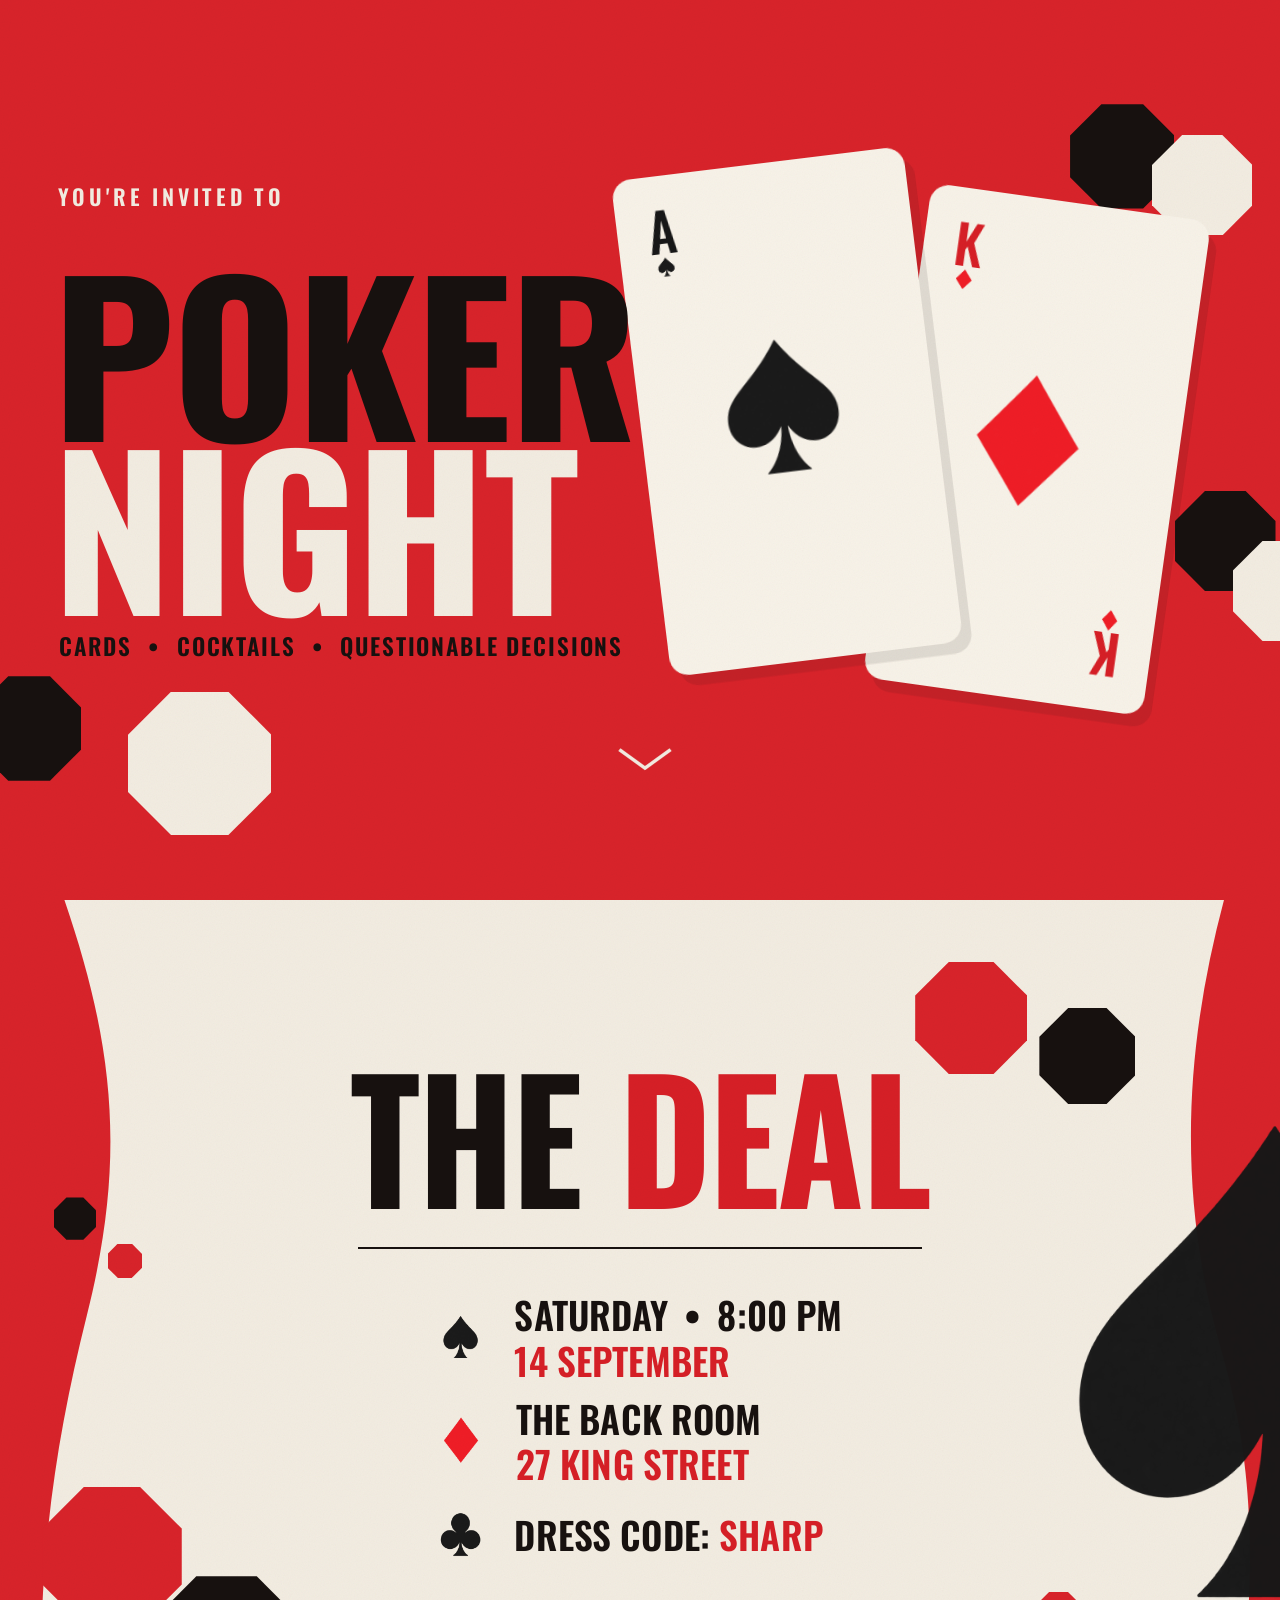
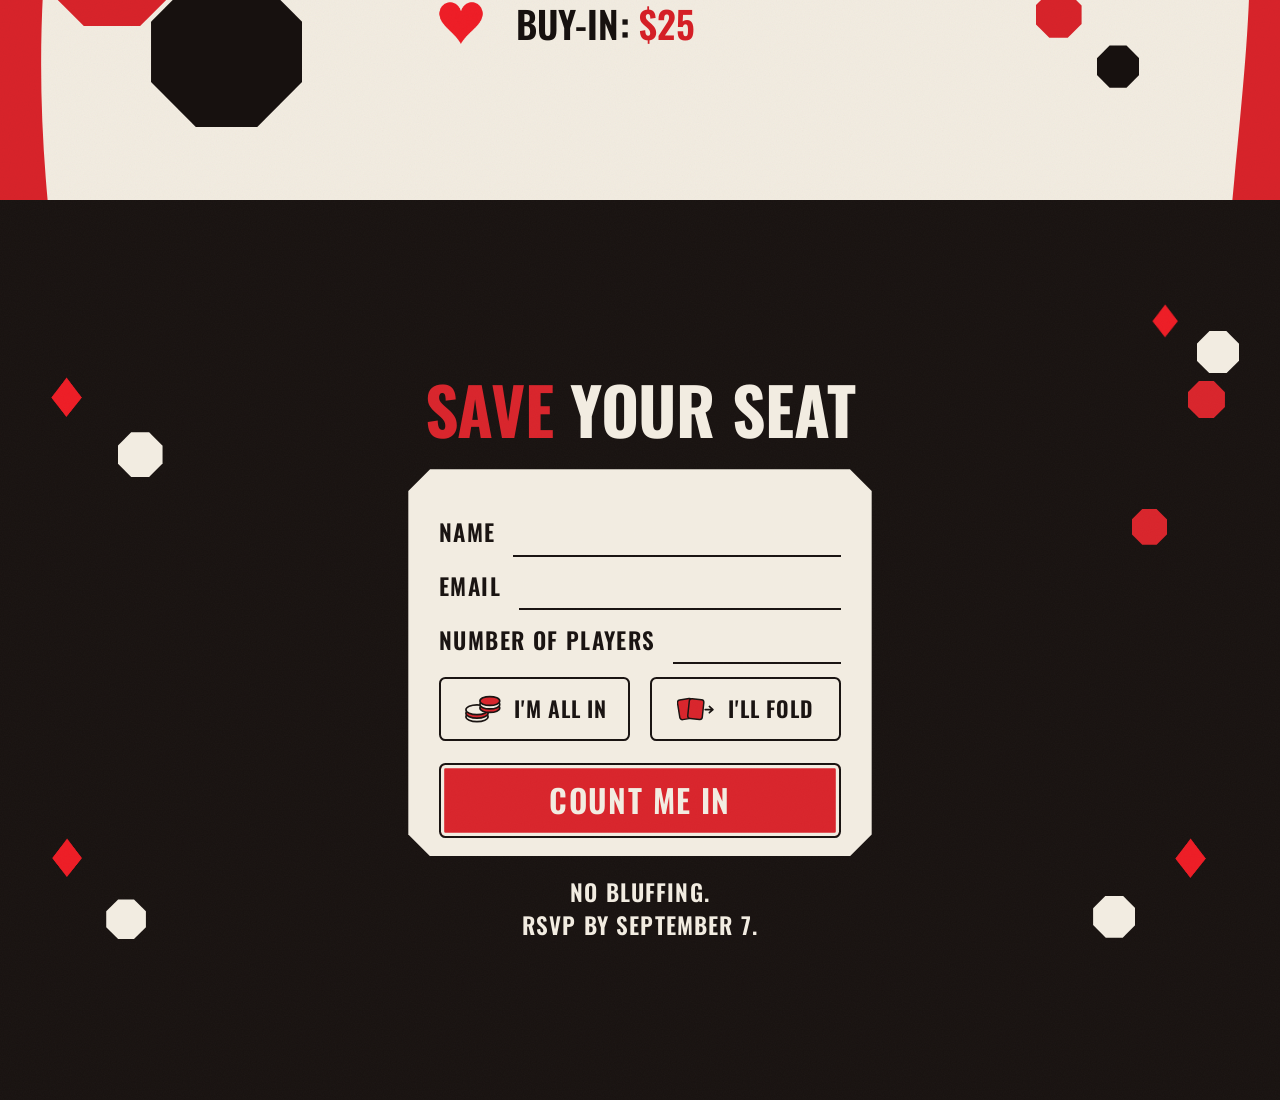
==== index.html @ dfa706ce "add" ====
<!DOCTYPE html>
<html lang="en">
<head>
<meta charset="UTF-8" />
<meta name="viewport" content="width=device-width, initial-scale=1" />
<title>Poker Night — You're Invited</title>
<link rel="preconnect" href="https://fonts.googleapis.com" />
<link rel="preconnect" href="https://fonts.gstatic.com" crossorigin />
<link href="https://fonts.googleapis.com/css2?family=Oswald:wght@400;500;600;700&display=swap" rel="stylesheet" />
<link rel="stylesheet" href="styles.css" />
</head>
<body>

<main class="spread">

  <!-- ============ PANEL 1 — RED ============ -->
  <section class="panel panel--red" id="panel-1">
    <div class="scatter" aria-hidden="true">
      <span class="chip chip--black" style="--x: 8vw;  --y: 14vh; --s: 5.2vh;"></span>
      <span class="chip chip--cream" style="--x: 12vw; --y: 20vh; --s: 4.4vh;"></span>
      <span class="chip chip--black" style="--x: 84vw; --y: 62vh; --s: 5vh;"></span>
      <span class="chip chip--cream" style="--x: 88vw; --y: 68vh; --s: 4.2vh;"></span>
      <span class="chip chip--cream" style="--x: 16vw; --y: 78vh; --s: 3.6vh;"></span>
      <span class="chip chip--black" style="--x: 79vw; --y: 16vh; --s: 3.4vh;"></span>
    </div>
    <div class="panel__stage">
      <span class="chip chip--black p1-chip-a"></span>
      <span class="chip chip--cream p1-chip-b"></span>
      <span class="chip chip--black p1-chip-c"></span>
      <span class="chip chip--cream p1-chip-d"></span>
      <span class="chip chip--black p1-chip-e"></span>
      <span class="chip chip--cream p1-chip-f"></span>
      <span class="chip chip--black p1-chip-g"></span>
      <span class="chip chip--cream p1-chip-h"></span>
      <span class="chip chip--black p1-chip-i"></span>

      <p class="eyebrow">You're invited to</p>

      <div class="cards">
        <div class="card card--ace">
          <span class="card__corner">
            <span class="card__rank">A</span>
            <img class="card__mini" src="assets/spade-solid.png" alt="" />
          </span>
          <img class="card__pip" src="assets/spade-solid.png" alt="Ace of spades" />
        </div>
        <div class="card card--king">
          <span class="card__corner">
            <span class="card__rank card__rank--red">K</span>
            <img class="card__mini" src="assets/diamond-solid.png" alt="" />
          </span>
          <img class="card__pip" src="assets/diamond-solid.png" alt="King of diamonds" />
          <span class="card__corner card__corner--flip">
            <span class="card__rank card__rank--red">K</span>
            <img class="card__mini" src="assets/diamond-solid.png" alt="" />
          </span>
        </div>
      </div>

      <h1 class="title">
        <span class="title__line title__line--dark">Poker</span>
        <span class="title__line title__line--light">Night</span>
      </h1>

      <p class="tagline">Cards <i>&bull;</i> Cocktails <i>&bull;</i> Questionable Decisions</p>

      <button class="scroll-cue" type="button" aria-label="Scroll to the details">
        <svg viewBox="0 0 40 18" aria-hidden="true"><path d="M2 2 L20 15 L38 2" /></svg>
      </button>
    </div>
  </section>

  <!-- ============ PANEL 2 — CREAM ============ -->
  <section class="panel panel--cream" id="panel-2">
    <div class="scatter" aria-hidden="true">
      <span class="chip chip--black" style="--x: 6vw;  --y: 26vh; --s: 4.6vh;"></span>
      <span class="chip chip--red"   style="--x: 10vw; --y: 32vh; --s: 3.8vh;"></span>
      <span class="chip chip--red"   style="--x: 87vw; --y: 70vh; --s: 4.6vh;"></span>
      <span class="chip chip--black" style="--x: 91vw; --y: 76vh; --s: 3.8vh;"></span>
    </div>
    <div class="panel__stage">
      <svg class="panel__shape" viewBox="0 0 457 1040" preserveAspectRatio="none" aria-hidden="true">
        <path d="M23,0 C41,170 45,300 31,480 C17,660 11,830 17,1040 L440,1040 C446,830 452,700 436,520 C420,340 423,170 437,0 Z" />
      </svg>

      <div class="panel__inner">
        <img class="deco-spade" src="assets/spade-solid.png" alt="" />

        <span class="chip chip--black p2-chip-a"></span>
        <span class="chip chip--cream p2-chip-b"></span>
        <span class="chip chip--red p2-chip-c"></span>
        <span class="chip chip--black p2-chip-d"></span>
        <span class="chip chip--cream p2-chip-e"></span>
        <span class="chip chip--red p2-chip-f"></span>
        <span class="chip chip--red p2-chip-g"></span>
        <span class="chip chip--black p2-chip-h"></span>

        <h2 class="deal-title">The <span>Deal</span></h2>
        <hr class="rule" />

        <ul class="deal">
          <li class="deal__row">
            <img class="deal__suit" src="assets/spade-solid.png" alt="" />
            <p class="deal__text">Saturday <i>&bull;</i> 8:00 PM<br /><em>14 September</em></p>
          </li>
          <li class="deal__row">
            <img class="deal__suit" src="assets/diamond-solid.png" alt="" />
            <p class="deal__text">The Back Room<br /><em>27 King Street</em></p>
          </li>
          <li class="deal__row">
            <img class="deal__suit" src="assets/club-solid.png" alt="" />
            <p class="deal__text">Dress code: <em>Sharp</em></p>
          </li>
          <li class="deal__row">
            <img class="deal__suit" src="assets/heart-solid.png" alt="" />
            <p class="deal__text">Buy-in: <em>$25</em></p>
          </li>
        </ul>
      </div>
    </div>
  </section>

  <!-- ============ PANEL 3 — BLACK ============ -->
  <section class="panel panel--black" id="panel-3">
    <div class="scatter" aria-hidden="true">
      <img class="scatter__diamond" src="assets/diamond-solid.png" alt="" style="--x: 9vw;  --y: 20vh; --s: 7vh;" />
      <span class="chip chip--cream" style="--x: 14vw; --y: 28vh; --s: 4vh;"></span>
      <span class="chip chip--red"   style="--x: 85vw; --y: 30vh; --s: 4.4vh;"></span>
      <img class="scatter__diamond" src="assets/diamond-solid.png" alt="" style="--x: 88vw; --y: 72vh; --s: 6.4vh;" />
      <span class="chip chip--cream" style="--x: 83vw; --y: 79vh; --s: 3.6vh;"></span>
    </div>
    <div class="panel__stage">
      <img class="deco-diamond deco-diamond--top" src="assets/diamond-solid.png" alt="" />
      <span class="chip chip--cream p3-chip-a"></span>
      <span class="chip chip--red p3-chip-b"></span>
      <img class="deco-diamond deco-diamond--bottom" src="assets/diamond-solid.png" alt="" />
      <span class="chip chip--cream p3-chip-c"></span>
      <img class="deco-diamond deco-diamond--alt-a" src="assets/diamond-solid.png" alt="" />
      <img class="deco-diamond deco-diamond--alt-b" src="assets/diamond-solid.png" alt="" />
      <span class="chip chip--red p3-chip-d"></span>
      <span class="chip chip--cream p3-chip-e"></span>
      <span class="chip chip--cream p3-chip-f"></span>

      <h2 class="rsvp-title"><span>Save</span> your seat</h2>

      <form class="form" id="rsvp-form" novalidate>
        <label class="field">
          <span class="field__label">Name</span>
          <input class="field__input" type="text" name="name" autocomplete="name" required />
        </label>
        <label class="field">
          <span class="field__label">Email</span>
          <input class="field__input" type="email" name="email" autocomplete="email" required />
        </label>
        <label class="field">
          <span class="field__label">Number of players</span>
          <input class="field__input" type="number" name="players" min="1" max="10" step="1" value="" />
        </label>

        <div class="choices" role="radiogroup" aria-label="Are you in?">
          <button class="choice" type="button" role="radio" aria-checked="false" data-value="all-in">
            <svg class="choice__icon" viewBox="0 0 34 26" aria-hidden="true">
              <ellipse class="s-c" cx="12" cy="19.5" rx="9.5" ry="4.2" />
              <ellipse class="s-r" cx="12" cy="16.5" rx="9.5" ry="4.2" />
              <ellipse class="s-c" cx="12" cy="13.5" rx="9.5" ry="4.2" />
              <ellipse class="s-r" cx="23" cy="12" rx="8.5" ry="3.8" />
              <ellipse class="s-c" cx="23" cy="9" rx="8.5" ry="3.8" />
              <ellipse class="s-r" cx="23" cy="6" rx="8.5" ry="3.8" />
            </svg>
            <span>I'm all in</span>
          </button>
          <button class="choice" type="button" role="radio" aria-checked="false" data-value="fold">
            <svg class="choice__icon" viewBox="0 0 38 26" aria-hidden="true">
              <rect class="f-r" x="1.5" y="4" width="14" height="19" rx="2.5" transform="rotate(-9 8.5 13.5)" />
              <rect class="f-r" x="11" y="4" width="14" height="19" rx="2.5" transform="rotate(6 18 13.5)" />
              <path class="f-a" d="M27 14 h7 M31 11 l3.4 3 -3.4 3" />
            </svg>
            <span>I'll fold</span>
          </button>
        </div>

        <button class="submit" type="submit">Count me in</button>
      </form>

      <p class="form__note" id="form-note" role="status" aria-live="polite"></p>

      <p class="footnote">No bluffing.<br />RSVP by September 7.</p>
    </div>
  </section>

</main>

<script src="script.js"></script>
</body>
</html>
---- styles.css ----
/* ============================================================
   POKER NIGHT — three-panel invitation
   Every measurement is expressed in cqw (container-query width
   units) so each panel scales pixel-identically at any size.
   Reference artboard: 478 / 457 / 471 wide  ×  1043 tall.
   ============================================================ */

:root {
  --red:        #d8232a;
  --red-ink:    #d61f26;
  --red-pale:   #f0d6d3;
  --red-chip:   #ef3a33;   /* a lighter red, to read against the field */
  --cream:      #f2ece1;
  --cream-pure: #f7f2e8;
  --black:      #17110f;
  --ink:        #171717;
  --page:       #f0eae0;
  --grain:      url("data:image/svg+xml,%3Csvg xmlns='http://www.w3.org/2000/svg' width='140' height='140'%3E%3Cfilter id='n'%3E%3CfeTurbulence type='fractalNoise' baseFrequency='.85' numOctaves='3'/%3E%3C/filter%3E%3Crect width='140' height='140' filter='url(%23n)' opacity='.42'/%3E%3C/svg%3E");
}

* { box-sizing: border-box; }

html { -webkit-text-size-adjust: 100%; }

html {
  scroll-behavior: smooth;
  scroll-snap-type: y proximity;
}

body {
  margin: 0;
  padding: 0;
  background: var(--page);
  font-family: "Oswald", "Haettenschweiler", "Arial Narrow", system-ui, sans-serif;
  color: var(--ink);
}

img { max-width: 100%; display: block; }

/* ---------- layout — one continuous scrolling page ---------- */

.spread {
  width: 100%;
}

/* Each panel is a full-viewport section of the page. */
.panel {
  position: relative;
  width: 100%;
  min-height: 100svh;
  display: flex;
  justify-content: center;
  align-items: center;
  overflow: hidden;
  isolation: isolate;
  scroll-snap-align: start;
  scroll-snap-stop: always;
}

/* The artboard: keeps the original poster proportions, and is the
   container every cqw measurement below is resolved against. */
.panel__stage {
  container-type: inline-size;
  position: relative;
  height: 100svh;
  max-height: 100svh;
  width: min(100%, calc(100svh * 886 / 1772));
  aspect-ratio: 886 / 1772;
  flex: 0 0 auto;
}
.panel--cream .panel__stage { width: min(100%, calc(100svh * 457 / 1043)); aspect-ratio: 457 / 1043; }
.panel--black .panel__stage { width: min(100%, calc(100svh * 471 / 1043)); aspect-ratio: 471 / 1043; }

/* paper grain over every panel */
.panel::after {
  content: "";
  position: absolute;
  inset: 0;
  background-image: var(--grain);
  background-size: 140px 140px;
  mix-blend-mode: multiply;
  opacity: .13;
  pointer-events: none;
  z-index: 9;
}

.panel--red   { background: var(--red); }
.panel--cream { background: var(--red); }
.panel--black { background: var(--black); }
.panel--black::after { mix-blend-mode: screen; opacity: .07; }

/* ---------- full-bleed side-field confetti (wide screens) ---------- */

.scatter {
  position: absolute;
  inset: 0;
  z-index: 5;   /* above the cream ribbon, below the paper grain */
  pointer-events: none;
}
.scatter > * {
  position: absolute;
  left: var(--x);
  top: var(--y);
  width: var(--s);
  height: var(--s);
}
.scatter__diamond { height: auto; width: var(--s); }

/* Below this width the artboard already fills the screen —
   the extra confetti would collide with it. */
@media (max-width: 1100px) {
  .scatter { display: none; }
}

/* ---------- poker chips (octagons) ---------- */

.chip {
  position: absolute;
  display: block;
  aspect-ratio: 1;
  clip-path: polygon(30% 0%, 70% 0%, 100% 30%, 100% 70%, 70% 100%, 30% 100%, 0% 70%, 0% 30%);
  z-index: 1;
}
.chip--black { background: var(--black); }
.chip--cream { background: var(--cream); }
.chip--red   { background: var(--red); }

/* ============================================================
   PANEL 1 — RED
   ============================================================ */

.eyebrow {
  position: absolute;
  top: 20.3cqw;
  left: 0;
  right: 10.8cqw;   /* nudged clear of the corner chips */
  margin: 0;
  z-index: 4;
  color: var(--cream);
  font-size: 3.4cqw;
  text-align: center;
  font-weight: 600;
  line-height: 1;
  letter-spacing: .16em;
  text-transform: uppercase;
}

/* --- playing cards --- */

.cards {
  position: absolute;
  top: 0;
  left: 0;
  right: 0;
  height: 100%;
  z-index: 3;
}

.card {
  position: absolute;
  background: var(--cream-pure);
  border-radius: 2.3cqw;
  box-shadow: 1.4cqw 1.8cqw 0 rgba(23, 17, 15, .09);
  overflow: hidden;
}

/* The pair is spread far enough that each card keeps its centre
   pip in view — overlap any tighter and the ace's spade ends up
   half-hidden behind the king, which stops reading as a card. */
.card--ace  { top: 34cqw; left: 15cqw; width: 42cqw; height: 60cqw; transform: rotate(-4deg); z-index: 1; }
.card--king { top: 38cqw; left: 43cqw; width: 46cqw; height: 65cqw; transform: rotate( 6deg); z-index: 2; }

.card__corner {
  position: absolute;
  top: 4cqw;
  left: 3.6cqw;
  display: flex;
  flex-direction: column;
  align-items: center;
  gap: .6cqw;
  z-index: 2;
}
.card__corner--flip {
  top: auto; left: auto;
  bottom: 4cqw;
  right: 3.6cqw;
  transform: rotate(180deg);
}

.card__rank {
  font-size: 6.2cqw;
  font-weight: 500;
  line-height: .8;
  color: var(--ink);
}
.card__rank--red { color: var(--red-ink); }

.card__mini { width: 2.5cqw; }

.card__pip {
  position: absolute;
  top: 50%;
  left: 50%;
  width: 20cqw;
  transform: translate(-50%, -50%);
}
/* centred on their own card, as a real one is */
.card--ace  .card__pip { width: 13cqw; }
.card--king .card__pip { width: 15cqw; }

/* --- headline --- */

.title {
  position: absolute;
  left: 11.9cqw;
  bottom: 35cqw;
  margin: 0;
  z-index: 4;
  font-size: 29.8cqw;
  font-weight: 700;
  line-height: .8;
  letter-spacing: -.012em;
  text-transform: uppercase;
  transform: scaleX(1.05);
  transform-origin: left bottom;
}
.title__line { display: block; }
.title__line--dark  { color: var(--black); }
.title__line--light { color: var(--cream); }

.tagline {
  position: absolute;
  left: 11.9cqw;
  bottom: 25.6cqw;
  margin: 0;
  z-index: 4;
  color: var(--black);
  font-size: 3.2cqw;
  font-weight: 600;
  line-height: 1;
  letter-spacing: .075em;
  text-transform: uppercase;
}
.tagline i { font-style: normal; padding: 0 .35em; }

.scroll-cue {
  position: absolute;
  left: 50%;
  bottom: 13.8cqw;
  z-index: 4;
  width: 8.5cqw;
  padding: 0;
  transform: translateX(-50%);
  background: none;
  border: 0;
  cursor: pointer;
  line-height: 0;
  transition: transform .25s ease;
}
.scroll-cue:hover { transform: translateX(-50%) translateY(.7cqw); }
.scroll-cue svg { width: 100%; }
.scroll-cue path {
  fill: none;
  stroke: var(--cream);
  stroke-width: 3.2;
  stroke-linecap: square;
}

/* ============================================================
   PANEL 2 — CREAM
   ============================================================ */

.panel__shape {
  position: absolute;
  top: 0;
  bottom: 0;
  left: 50%;
  width: 100vw;
  height: 100%;
  transform: translateX(-50%);
  z-index: 0;
}
.panel__shape path { fill: var(--cream); }

.panel__inner {
  position: absolute;
  inset: 0;
  z-index: 2;
  padding: 42cqw 7cqw 0;
}

.deal-title {
  margin: 0;
  text-align: center;
  color: var(--black);
  font-size: 16.4cqw;
  font-weight: 700;
  line-height: .92;
  letter-spacing: -.015em;
  text-transform: uppercase;
  transform: scaleX(.95);
}
.deal-title span { color: var(--red-ink); }

.rule {
  width: 67cqw;
  margin: 6cqw auto 0;
  border: 0;
  border-top: .58cqw solid var(--black);
}

/* Breakpoint-specific decoration — see the blocks further down. */
.p1-chip-g,
.p1-chip-h,
.p1-chip-i,
.deco-spade,
.p2-chip-f,
.p2-chip-g,
.p2-chip-h,
.deco-diamond--alt-a,
.deco-diamond--alt-b,
.p3-chip-d,
.p3-chip-e,
.p3-chip-f { display: none; }

.deal {
  margin: 19cqw 0 0;
  padding: 0 0 0 3.5cqw;
  list-style: none;
}

.deal__row {
  display: flex;
  align-items: center;
  gap: 5.6cqw;
  margin-bottom: 10.4cqw;
}
.deal__row:nth-child(2) { margin-bottom: 15cqw; }
.deal__row:nth-child(3) { margin-bottom: 14.2cqw; }
.deal__row:last-child   { margin-bottom: 0; }

.deal__suit { flex: 0 0 auto; width: 8.8cqw; }
.deal__row:nth-child(2) .deal__suit { width: 9.8cqw; }
.deal__row:nth-child(3) .deal__suit { width: 10cqw; }
.deal__row:nth-child(4) .deal__suit { width: 10.4cqw; }

.deal__text {
  margin: 0;
  color: var(--black);
  font-size: 6.9cqw;
  font-weight: 600;
  line-height: 1.22;
  letter-spacing: .004em;
  text-transform: uppercase;
  white-space: nowrap;
}
.deal__text em { font-style: normal; color: var(--red-ink); }
.deal__text i  { font-style: normal; padding: 0 .18em; }

/* ============================================================
   PANEL 3 — BLACK
   ============================================================ */

.deco-diamond { position: absolute; z-index: 1; }
.deco-diamond--top    { top: 5cqw;   right: 23cqw; width: 16cqw; }
.deco-diamond--bottom { top: 179cqw; left: 21cqw;  width: 19cqw; }

.rsvp-title {
  position: absolute;
  top: 52cqw;
  left: 9.6cqw;
  right: 6cqw;
  margin: 0;
  z-index: 4;
  color: var(--cream);
  font-size: 10.4cqw;
  font-weight: 700;
  line-height: 1;
  letter-spacing: -.005em;
  text-transform: uppercase;
  transform: scaleX(.96);
  transform-origin: left center;
}
.rsvp-title span { color: var(--red); }

/* --- the form card --- */

.form {
  position: absolute;
  top: 66cqw;
  left: 9.6cqw;
  right: 10.8cqw;
  z-index: 4;
  padding: 10.6cqw 5.4cqw 6.4cqw;
  background: var(--cream);
  clip-path: polygon(
    0 3.2cqw, 3.2cqw 0,
    calc(100% - 3.2cqw) 0, 100% 3.2cqw,
    100% calc(100% - 3.2cqw), calc(100% - 3.2cqw) 100%,
    3.2cqw 100%, 0 calc(100% - 3.2cqw)
  );
}

.field {
  display: flex;
  align-items: baseline;
  gap: 2.2cqw;
  margin-bottom: 7.2cqw;
}

.field__label {
  flex: 0 0 auto;
  color: var(--black);
  font-size: 3.6cqw;
  font-weight: 600;
  line-height: 1;
  letter-spacing: .06em;
  text-transform: uppercase;
}

.field__input {
  flex: 1 1 auto;
  min-width: 0;
  padding: 0 .4cqw .8cqw;
  background: transparent;
  border: 0;
  border-bottom: .38cqw solid var(--black);
  color: var(--black);
  font-family: inherit;
  font-size: 3.6cqw;
  font-weight: 600;
  letter-spacing: .04em;
  text-transform: uppercase;
  outline: none;
}
.field__input:focus-visible,
.field__input[aria-invalid="true"] { border-bottom-color: var(--red); }
.field__input::-webkit-outer-spin-button,
.field__input::-webkit-inner-spin-button { -webkit-appearance: none; margin: 0; }
.field__input[type="number"] { -moz-appearance: textfield; }

/* --- all in / fold --- */

.choices {
  display: flex;
  gap: 3cqw;
  margin: 6.4cqw 0 4.6cqw;
}

.choice {
  flex: 1 1 0;
  display: flex;
  align-items: center;
  justify-content: center;
  gap: 1.8cqw;
  padding: 2.4cqw .8cqw;
  background: transparent;
  border: .38cqw solid var(--black);
  border-radius: 1.1cqw;
  color: var(--black);
  font-family: inherit;
  font-size: 3.4cqw;
  font-weight: 600;
  letter-spacing: .045em;
  line-height: 1;
  text-transform: uppercase;
  white-space: nowrap;
  cursor: pointer;
  transition: background .16s ease, color .16s ease;
}
.choice__icon { width: 6.4cqw; flex: 0 0 auto; }
.choice__icon .s-c { fill: var(--cream); stroke: var(--black); stroke-width: 1.4; }
.choice__icon .s-r { fill: var(--red);   stroke: var(--black); stroke-width: 1.4; }
.choice__icon .f-r { fill: var(--red);   stroke: var(--black); stroke-width: 1.4; }
.choice__icon .f-a { fill: none; stroke: var(--black); stroke-width: 1.6; stroke-linecap: round; stroke-linejoin: round; }

/* all in reads as a commitment; folding reads as stepping back */
.choice[data-value="all-in"].is-active {
  background: var(--red-pale);
  border-color: var(--red);
}
.choice[data-value="fold"].is-active {
  background: transparent;
  opacity: .5;
}

/* --- submit --- */

.submit {
  position: relative;
  display: block;
  width: 100%;
  overflow: hidden;
  padding: 3.4cqw 1cqw;
  background: var(--red);
  border: .38cqw solid var(--black);
  border-radius: 1.1cqw;
  box-shadow: inset 0 0 0 .55cqw var(--cream);
  color: var(--cream);
  font-family: inherit;
  font-size: 5.6cqw;
  font-weight: 600;
  letter-spacing: .045em;
  line-height: 1;
  text-transform: uppercase;
  cursor: pointer;
  transition: filter .16s ease, transform .08s ease;
}
.submit:hover  { filter: brightness(1.08); }
.submit:active { transform: translateY(.3cqw); }

/* The note replaces the deadline rather than sitting inside the
   card — the card's clip-path would crop it, and a growing card
   would shunt the layout around. */
.form__note {
  position: absolute;
  top: 160cqw;
  left: 4cqw;
  right: 4cqw;
  z-index: 5;
  margin: 0;
  color: var(--cream);
  font-size: 3.4cqw;
  font-weight: 500;
  letter-spacing: .05em;
  line-height: 1.35;
  text-align: center;
  text-transform: uppercase;
}
.form__note.is-error { color: #ff6a63; }

.footnote { transition: opacity .25s ease; }
.panel--black.is-messaging .footnote { opacity: 0; visibility: hidden; }

.footnote {
  position: absolute;
  top: 160cqw;
  left: 0;
  right: 0;
  margin: 0;
  z-index: 4;
  color: var(--cream);
  font-size: 4.2cqw;
  font-weight: 600;
  line-height: 1.4;
  letter-spacing: .05em;
  text-align: center;
  text-transform: uppercase;
}

/* ============================================================
   CHIP PLACEMENT  (top/left/width all in cqw of their panel)
   ============================================================ */

.p1-chip-a { top:  15.2cqw; left: 68.8cqw; width: 15.2cqw; }
.p1-chip-b { top:  23.1cqw; left: 79.6cqw; width: 14.1cqw; z-index: 2; }
.p1-chip-c { top:  92cqw;   left: 10.2cqw; width: 14.1cqw; }
.p1-chip-d { top:  98.8cqw; left: 19.2cqw; width: 13.5cqw; z-index: 2; }
.p1-chip-e { top: 178.3cqw; left: 10.2cqw; width: 14.1cqw; }
.p1-chip-f { top: 182.8cqw; left: 17.5cqw; width: 14.7cqw; z-index: 2; }

.p2-chip-a { top: 10.5cqw; left: 65cqw;   width: 12cqw; }
.p2-chip-b { top: 16cqw;   left: 75cqw;   width: 13cqw; z-index: 2; }
.p2-chip-c { top: 184cqw;  left: 61cqw;   width: 17.5cqw; }
.p2-chip-d { top: 194cqw;  left: 75cqw;   width: 15cqw; z-index: 2; }
.p2-chip-e { top: 203cqw;  left: 63cqw;   width: 12cqw;  z-index: 3; }

.p3-chip-a { top: 15.5cqw; right: 11.6cqw; width: 10.6cqw; z-index: 2; }
.p3-chip-b { top: 28cqw;   right: 16cqw;   width: 9.5cqw;  z-index: 3; }
.p3-chip-c { top: 199cqw;  left: 35cqw;    width: 10.6cqw; z-index: 2; }

/* ============================================================
   RESPONSIVE — stack the panels on narrow screens
   ============================================================ */

/* Short / wide viewports: let the artboard be led by width instead,
   so the poster never has to shrink below a readable size. */
@media (max-aspect-ratio: 886/1772) {
  .panel--red .panel__stage { width: 100%; height: auto; max-height: none; }
}
@media (max-aspect-ratio: 457/1043) {
  .panel--cream .panel__stage { width: 100%; height: auto; max-height: none; }
}
@media (max-aspect-ratio: 471/1043) {
  .panel--black .panel__stage { width: 100%; height: auto; max-height: none; }
}

/* ============================================================
   PANEL 1 — LOAD CHOREOGRAPHY
   The cards are dealt in, the headline rises word by word, and
   the supporting type fades in behind it. These keyframes drive
   the independent `translate` / `rotate` properties, which
   compose with each element's own `transform`, so the tuned
   resting positions above are left completely untouched.
   ============================================================ */

@keyframes deal-ace {
  from { opacity: 0; translate: 68% -72%; rotate: -9deg; }
  to   { opacity: 1; translate: 0 0;      rotate: 0deg; }
}

@keyframes deal-king {
  from { opacity: 0; translate: 80% -62%; rotate: -18deg; }
  to   { opacity: 1; translate: 0 0;      rotate: 0deg; }
}

@keyframes rise-in {
  from { opacity: 0; translate: 0 .34em; }
  to   { opacity: 1; translate: 0 0; }
}

@keyframes fade-up {
  from { opacity: 0; translate: 0 .5em; }
  to   { opacity: 1; translate: 0 0; }
}

@keyframes cue-bob {
  0%, 100% { translate: 0 0; }
  50%      { translate: 0 24%; }
}

/* the deal — king lands ~180ms later and a touch faster */
.card--ace  { animation: deal-ace  .90s cubic-bezier(.2, .8, .22, 1)       both; }
.card--king { animation: deal-king .74s cubic-bezier(.2, .8, .22, 1) .18s  both; }

/* POKER, then NIGHT 150ms behind it */
.title__line--dark  { animation: rise-in .7s cubic-bezier(.2, .8, .22, 1) .55s both; }
.title__line--light { animation: rise-in .7s cubic-bezier(.2, .8, .22, 1) .70s both; }

/* the supporting type comes in last */
.eyebrow { animation: fade-up .6s ease-out 1.05s both; }
.tagline { animation: fade-up .6s ease-out 1.20s both; }

/* the arrow settles in, then breathes indefinitely */
.scroll-cue {
  animation: fade-up .6s ease-out 1.35s both,
             cue-bob 2.6s ease-in-out 1.95s infinite;
}

/* ============================================================
   PANEL 1 — TABLET (LANDSCAPE, 700–1099px)
   A 4:3 artboard: the type block on the left with the eyebrow
   centred over it, the two cards upright on the right, and a
   black-and-red chip pair in each corner.
   ============================================================ */

@media (min-width: 700px) and (max-width: 1099px) and (orientation: landscape) {

  .panel--red .panel__stage {
    width: min(100%, calc(100svh * 4 / 3));
    height: auto;
    max-height: none;
    aspect-ratio: 4 / 3;
  }

  .panel--red .scatter { display: none; }

  /* the eyebrow is centred over the headline block, not the page */
  .panel--red .eyebrow {
    top: 20.6cqw;
    left: 6.9cqw;
    right: 54.7cqw;
    font-size: 2.25cqw;
    text-align: center;
  }

  .panel--red .title {
    left: 7.2cqw;
    bottom: 24.5cqw;
    font-size: 15.5cqw;
    line-height: .8;
    transform: scaleX(.96);
  }

  .panel--red .tagline {
    left: 7.2cqw;
    bottom: 20.8cqw;
    font-size: 1.63cqw;
  }

  .panel--red .scroll-cue {
    left: 49.1cqw;
    bottom: 3.6cqw;
    width: 3.8cqw;
  }
  .panel--red .scroll-cue path { stroke-width: 2.8; }

  /* --- the cards, near upright --- */

  .panel--red .card {
    border-radius: 1.5cqw;
    box-shadow: .5cqw .7cqw 0 rgba(23, 17, 15, .10);
  }

  .panel--red .card--ace {
    top: 14.4cqw;
    left: 52.3cqw;
    width: 21.2cqw;
    height: 41.9cqw;
    transform: rotate(-4deg);
    z-index: 2;
  }
  .panel--red .card--king {
    top: 17.3cqw;
    left: 72.5cqw;
    width: 22cqw;
    height: 41.5cqw;
    transform: rotate(3deg);
    z-index: 1;
  }

  .panel--red .card__corner { top: 2.4cqw; left: 2.1cqw; gap: .3cqw; }
  .panel--red .card__corner--flip { top: auto; left: auto; bottom: 2.4cqw; right: 2.1cqw; }
  .panel--red .card__rank { font-size: 3.8cqw; }
  .panel--red .card__mini { width: 1.2cqw; }

  .panel--red .card--ace  .card__pip { width: 8.2cqw; top: 47.5%; left: 50%; }
  .panel--red .card--king .card__pip { width: 7.6cqw; top: 48.5%; left: 50%; }

  /* --- chips: a black/red pair in each corner --- */

  .panel--red .chip--cream { background: var(--red-chip); }

  .panel--red .p1-chip-a { top:  4.1cqw; left:  2.7cqw; width: 7.9cqw; }
  .panel--red .p1-chip-b { top:  8.6cqw; left:  8.1cqw; width: 5.5cqw; }
  .panel--red .p1-chip-e { top:  4.5cqw; left: 85.2cqw; width: 7.2cqw; }
  .panel--red .p1-chip-f { top:  8.9cqw; left: 91cqw;   width: 4.8cqw; }
  .panel--red .p1-chip-c { top: 61.8cqw; left:  4.5cqw; width: 7.6cqw; }
  .panel--red .p1-chip-d { top: 65.9cqw; left: 10.2cqw; width: 5.1cqw; }

  .panel--red .p1-chip-g,
  .panel--red .p1-chip-h,
  .panel--red .p1-chip-i { display: block; }

  .panel--red .p1-chip-g { top: 62.2cqw; left: 85.5cqw; width: 7.6cqw; }
  .panel--red .p1-chip-h { top: 65.9cqw; left: 91.3cqw; width: 4.8cqw; }
  .panel--red .p1-chip-i { top: 46.4cqw; left: 46.4cqw; width: 3.8cqw; }
}

/* ============================================================
   PANEL 1 — WIDE-SCREEN (LANDSCAPE) HERO
   On a computer the opening panel re-composes as a 1656x944
   artboard: type on the left, the two cards on the right.
   Every value below is cqw of that landscape stage.
   ============================================================ */

@media (min-width: 1100px) {

  .panel--red .panel__stage {
    width: min(100%, calc(100svh * 1656 / 944));
    height: auto;
    max-height: none;
    aspect-ratio: 1656 / 944;
  }

  /* the artboard now fills the screen — no side-field confetti */
  .panel--red .scatter { display: none; }

  .panel--red .eyebrow {
    top: 7.9cqw;
    left: 4.5cqw;
    right: auto;
    font-size: 1.7cqw;
    letter-spacing: .17em;
    text-align: left;
  }

  .panel--red .title {
    left: 4.1cqw;
    bottom: 15.9cqw;
    font-size: 16cqw;
    line-height: .85;
    transform: scaleX(1.05);
  }

  .panel--red .tagline {
    left: 4.6cqw;
    bottom: 12.3cqw;
    font-size: 1.81cqw;
    letter-spacing: .08em;
  }

  .panel--red .scroll-cue {
    left: 50.4cqw;
    bottom: 3.3cqw;
    width: 4.2cqw;
  }
  .panel--red .scroll-cue path { stroke-width: 2.6; }

  /* --- the cards --- */

  .panel--red .cards {
    top: 0;
    left: 0;
    right: 0;
    height: 100%;
  }

  .panel--red .card {
    border-radius: 1.5cqw;
    box-shadow: .7cqw .9cqw 0 rgba(23, 17, 15, .10);
  }

  /* on wide screens the ace sits on top of the king */
  .panel--red .card--ace {
    top: 6cqw;
    left: 50cqw;
    width: 23cqw;
    height: 39cqw;
    transform: rotate(-7deg);
    z-index: 2;
  }
  .panel--red .card--king {
    top: 9cqw;
    left: 70cqw;
    width: 22cqw;
    height: 39cqw;
    transform: rotate(8deg);
    z-index: 1;
  }

  .panel--red .card__corner { top: 2.6cqw; left: 2.4cqw; gap: .35cqw; }
  .panel--red .card__corner--flip { top: auto; left: auto; bottom: 2.6cqw; right: 2.4cqw; }
  .panel--red .card__rank { font-size: 4.2cqw; }
  .panel--red .card__mini { width: 1.7cqw; }

  .panel--red .card--ace  .card__pip { width: 11.6cqw; top: 49%; left: 49%; }
  .panel--red .card--king .card__pip { width: 11cqw;   top: 49%; left: 47%; }

  /* --- chips --- */

  .panel--red .p1-chip-a { top:  1.5cqw; left: 83.6cqw; width:  8.15cqw; }
  .panel--red .p1-chip-b { top:  3.9cqw; left: 90cqw;   width:  7.85cqw; }
  .panel--red .p1-chip-c { top: 31.7cqw; left: 91.8cqw; width:  7.85cqw; }
  .panel--red .p1-chip-d { top: 35.6cqw; left: 96.3cqw; width:  7.85cqw; }
  .panel--red .p1-chip-e { top: 46.2cqw; left: -1.8cqw; width:  8.15cqw; }
  .panel--red .p1-chip-f { top: 47.4cqw; left: 10cqw;   width: 11.2cqw; }
}

/* ============================================================
   PANEL 2 — REVEAL, ONE LINE AT A TIME
   Triggered by .is-revealed, which script.js adds when the
   section scrolls into view. Fill mode is `backwards` (not
   forwards) so that once a row has landed it returns to its
   declarative style and the hover state below can take over.
   ============================================================ */

/* Held back until the section is reached. Scoped to html.js so
   that without JavaScript everything simply renders as normal. */
html.js .panel--cream:not(.is-revealed) .deco-spade,
html.js .panel--cream:not(.is-revealed) .deal-title,
html.js .panel--cream:not(.is-revealed) .rule,
html.js .panel--cream:not(.is-revealed) .deal__suit,
html.js .panel--cream:not(.is-revealed) .deal__text,
html.js .panel--cream:not(.is-revealed) .deal__text em { opacity: 0; }

@keyframes glide-in-right {
  from { opacity: 0; translate: 26% 0; }
  to   { opacity: 1; translate: 0 0; }
}

@keyframes title-up {
  from { opacity: 0; translate: 0 .38em; }
  to   { opacity: 1; translate: 0 0; }
}

@keyframes draw-rule {
  from { scale: 0 1; }
  to   { scale: 1 1; }
}

@keyframes pop-suit {
  from { opacity: 0; scale: .4; }
  70%  { scale: 1.12; }
  to   { opacity: 1; scale: 1; }
}

@keyframes slide-in-left {
  from { opacity: 0; translate: -1.4em 0; }
  to   { opacity: 1; translate: 0 0; }
}

@keyframes accent-in {
  from { opacity: 0; translate: 0 .28em; }
  to   { opacity: 1; translate: 0 0; }
}

/* the rule draws from its left edge */
.rule { transform-origin: left center; }

/* the red emphasis has to be a box before it can be moved */
.deal__text em { display: inline-block; }

/* per-row stagger, so the timings below stay readable */
.deal__row                { --d: 0s; }
.deal__row:nth-child(2)   { --d: .18s; }
.deal__row:nth-child(3)   { --d: .36s; }
.deal__row:nth-child(4)   { --d: .54s; }

.panel--cream.is-revealed .deco-spade {
  animation: glide-in-right 1.1s cubic-bezier(.2, .8, .22, 1) backwards;
}
.panel--cream.is-revealed .deal-title {
  animation: title-up .6s ease-out .1s backwards;
}
.panel--cream.is-revealed .rule {
  animation: draw-rule .55s cubic-bezier(.65, 0, .35, 1) .45s backwards;
}

/* icon pops, its line slides in behind it, the red detail lands last */
.panel--cream.is-revealed .deal__suit {
  animation: pop-suit .45s cubic-bezier(.2, .9, .3, 1.2) calc(.75s + var(--d)) backwards;
}
.panel--cream.is-revealed .deal__text {
  animation: slide-in-left .5s cubic-bezier(.2, .8, .22, 1) calc(.83s + var(--d)) backwards;
}
.panel--cream.is-revealed .deal__text em {
  animation: accent-in .45s ease-out calc(1.05s + var(--d)) backwards;
}

/* --- hover: the suit tilts and swells a little --- */

.deal__suit {
  transition: rotate .25s ease, scale .25s ease;
}
.deal__row:hover .deal__suit {
  rotate: 8deg;
  scale: 1.08;
}

/* ============================================================
   PANEL 2 — WIDE-SCREEN (LANDSCAPE) DETAILS
   1657x944 artboard: centred title and list on the cream field,
   red edges left and right, a big spade cropped off the right.
   ============================================================ */

@media (min-width: 1100px), (min-width: 700px) and (orientation: landscape) {

  .panel--cream .panel__stage {
    width: min(100%, calc(100svh * 1657 / 944));
    height: auto;
    max-height: none;
    aspect-ratio: 1657 / 944;
  }

  .panel--cream .scatter { display: none; }

  /* the cream field bleeds past the letterboxed artboard so the
     section is edge-to-edge cream at any viewport aspect */
  .panel--cream .panel__shape {
    top: 50%;
    left: 50%;
    width: 100vw;
    height: 100svh;
    transform: translate(-50%, -50%);
  }

  .panel--cream .panel__inner { padding: 5.5cqw 0 0; }

  .panel--cream .deal-title {
    font-size: 13cqw;
    line-height: .95;
  }

  .panel--cream .rule {
    width: 44cqw;
    margin-top: 2.6cqw;
    border-top-width: .22cqw;
  }

  /* the list is one centred block, suits left-aligned within it */
  .panel--cream .deal {
    width: max-content;
    margin: 3.4cqw auto 0;
    padding: 0;
  }

  .panel--cream .deal__row {
    gap: 2.4cqw;
    margin-bottom: 1cqw;
  }
  .panel--cream .deal__row:nth-child(2) { margin-bottom: 2cqw; }
  .panel--cream .deal__row:nth-child(3) { margin-bottom: 3.3cqw; }
  .panel--cream .deal__row:last-child   { margin-bottom: 0; }

  .panel--cream .deal__suit                       { width: 3.6cqw; }
  .panel--cream .deal__row:nth-child(2) .deal__suit { width: 3.7cqw; }
  .panel--cream .deal__row:nth-child(3) .deal__suit { width: 3.6cqw; }
  .panel--cream .deal__row:nth-child(4) .deal__suit { width: 3.7cqw; }

  .panel--cream .deal__text { font-size: 2.9cqw; }

  /* --- the big spade, cropped by the right edge --- */

  .deco-spade {
    display: block;
    position: absolute;
    top: 9.4cqw;
    right: -20.5cqw;
    width: 41cqw;
    z-index: 0;
  }

  /* --- chips --- */

  .p2-chip-f,
  .p2-chip-g,
  .p2-chip-h { display: block; }

  .panel--cream .p2-chip-a { background: var(--red);   top: -1.8cqw; left: 71.5cqw; width:  8.75cqw; }
  .panel--cream .p2-chip-b { background: var(--black); top:  1.8cqw; left: 81.2cqw; width:  7.5cqw; }
  .panel--cream .p2-chip-c { background: var(--black); top: 16.6cqw; left:  4.2cqw; width:  3.3cqw; }
  .panel--cream .p2-chip-d { background: var(--red);   top: 20.2cqw; left:  8.4cqw; width:  2.7cqw; }
  .panel--cream .p2-chip-e { background: var(--red);   top: 39.2cqw; left:  3.3cqw; width: 10.9cqw; }
  .panel--cream .p2-chip-f { background: var(--black); top: 46.2cqw; left: 11.8cqw; width: 11.8cqw; }
  .panel--cream .p2-chip-g { background: var(--red);   top: 47.4cqw; left: 80.9cqw; width:  3.6cqw; }
  .panel--cream .p2-chip-h { background: var(--black); top: 51.6cqw; left: 85.7cqw; width:  3.3cqw; }
}

/* ============================================================
   PANEL 3 — REVEAL AND FORM INTERACTION
   Entrance is scroll-triggered like panel 2; the rest responds
   to what the guest actually does.
   ============================================================ */

html.js .panel--black:not(.is-revealed) .rsvp-title,
html.js .panel--black:not(.is-revealed) .form,
html.js .panel--black:not(.is-revealed) .field,
html.js .panel--black:not(.is-revealed) .choices,
html.js .panel--black:not(.is-revealed) .submit,
html.js .panel--black:not(.is-revealed) .footnote { opacity: 0; }

@keyframes rsvp-title-up {
  from { opacity: 0; translate: 0 .4em; }
  to   { opacity: 1; translate: 0 0; }
}

/* the card is dealt down onto the table and straightens as it lands */
@keyframes deal-form-down {
  from { opacity: 0; translate: 0 -9%; rotate: -4deg; }
  60%  {              rotate: 1.2deg; }
  to   { opacity: 1; translate: 0 0;  rotate: 0deg; }
}

@keyframes form-part-in {
  from { opacity: 0; translate: 0 .55em; }
  to   { opacity: 1; translate: 0 0; }
}

.panel--black.is-revealed .rsvp-title { animation: rsvp-title-up .6s ease-out backwards; }
.panel--black.is-revealed .form       { animation: deal-form-down .75s cubic-bezier(.2, .8, .22, 1) .15s backwards; }

.panel--black.is-revealed .field:nth-of-type(1) { animation: form-part-in .5s ease-out .55s backwards; }
.panel--black.is-revealed .field:nth-of-type(2) { animation: form-part-in .5s ease-out .68s backwards; }
.panel--black.is-revealed .field:nth-of-type(3) { animation: form-part-in .5s ease-out .81s backwards; }
.panel--black.is-revealed .choices              { animation: form-part-in .5s ease-out .95s backwards; }
.panel--black.is-revealed .submit               { animation: form-part-in .5s ease-out 1.08s backwards; }

/* the deadline lands last */
.panel--black.is-revealed .footnote { animation: form-part-in .6s ease-out 1.3s backwards; }

/* --- I'M ALL IN: the chips bounce as the stack settles --- */

@keyframes chip-stack {
  0%   { translate: 0 0;     scale: 1; }
  28%  { translate: 0 -22%;  scale: 1.06; }
  56%  { translate: 0 7%;    scale: .98; }
  78%  { translate: 0 -4%;   scale: 1.01; }
  100% { translate: 0 0;     scale: 1; }
}

@keyframes chip-drop {
  from { translate: 0 -60%; opacity: .25; }
  62%  { translate: 0 9%; }
  to   { translate: 0 0;    opacity: 1; }
}

.choice[data-value="all-in"].is-bumped .choice__icon {
  animation: chip-stack .5s cubic-bezier(.3, .9, .4, 1.2);
}

/* each chip lands a beat after the one below it */
.choice[data-value="all-in"].is-bumped .choice__icon ellipse {
  transform-box: fill-box;
  transform-origin: center;
  animation: chip-drop .38s cubic-bezier(.3, .9, .4, 1.15) backwards;
}
.choice[data-value="all-in"].is-bumped .choice__icon ellipse:nth-child(1) { animation-delay: 0s; }
.choice[data-value="all-in"].is-bumped .choice__icon ellipse:nth-child(2) { animation-delay: .05s; }
.choice[data-value="all-in"].is-bumped .choice__icon ellipse:nth-child(3) { animation-delay: .10s; }
.choice[data-value="all-in"].is-bumped .choice__icon ellipse:nth-child(4) { animation-delay: .08s; }
.choice[data-value="all-in"].is-bumped .choice__icon ellipse:nth-child(5) { animation-delay: .13s; }
.choice[data-value="all-in"].is-bumped .choice__icon ellipse:nth-child(6) { animation-delay: .18s; }

/* --- I'LL FOLD: the cards get tossed aside --- */

@keyframes cards-toss {
  0%   { translate: 0 0;   rotate: 0deg; }
  45%  { translate: 26% 0; rotate: 7deg; }
  100% { translate: 0 0;   rotate: 0deg; }
}

.choice[data-value="fold"].is-bumped .choice__icon {
  animation: cards-toss .55s ease-in-out;
}

/* --- COUNT ME IN: press, sweep, celebrate --- */

@keyframes submit-press {
  0%   { transform: translateY(0); }
  22%  { transform: translateY(.45cqw); }
  100% { transform: translateY(0); }
}

@keyframes submit-sweep {
  from { translate: -110% 0; }
  to   { translate:  110% 0; }
}

@keyframes form-celebrate {
  0%   { scale: 1; }
  32%  { scale: 1.028; }
  62%  { scale: .994; }
  100% { scale: 1; }
}

.submit::after {
  content: "";
  position: absolute;
  inset: 0;
  translate: -110% 0;
  background: linear-gradient(100deg,
    transparent 0%,
    rgba(255, 255, 255, .5) 45%,
    transparent 90%);
  pointer-events: none;
}

/* specificity here has to clear the .panel--black.is-revealed
   entrance rules above, hence the extra ancestor */
.panel--black .submit.is-sent          { animation: submit-press .55s ease-out; }
.panel--black .submit.is-sent::after   { animation: submit-sweep .7s ease-out; }
.panel--black .form.is-celebrating     { animation: form-celebrate .55s ease-out; }

/* ============================================================
   PANEL 3 — WIDE-SCREEN (LANDSCAPE) RSVP
   1657x944 artboard: title, ticket-cut form card and footnote
   centred on the black field, diamonds and chips at the corners.
   ============================================================ */

@media (min-width: 1100px), (min-width: 700px) and (orientation: landscape) {

  .panel--black .panel__stage {
    width: min(100%, calc(100svh * 1657 / 944));
    height: auto;
    max-height: none;
    aspect-ratio: 1657 / 944;
  }

  .panel--black .scatter { display: none; }

  .panel--black .rsvp-title {
    top: 7.1cqw;
    left: 0;
    right: 0;
    font-size: 5.1cqw;
    text-align: center;
    transform: none;
  }

  /* --- the form card --- */

  .panel--black .form {
    top: 14.4cqw;
    left: 31.9cqw;
    right: 31.9cqw;
    padding: 3.6cqw 2.4cqw 1.4cqw;
    clip-path: polygon(
      0 1.7cqw, 1.7cqw 0,
      calc(100% - 1.7cqw) 0, 100% 1.7cqw,
      100% calc(100% - 1.7cqw), calc(100% - 1.7cqw) 100%,
      1.7cqw 100%, 0 calc(100% - 1.7cqw)
    );
  }

  .panel--black .field { gap: 1.4cqw; margin-bottom: 1cqw; }
  .panel--black .field__label { font-size: 1.8cqw; }
  .panel--black .field__input {
    font-size: 1.8cqw;
    padding-bottom: .4cqw;
    border-bottom-width: .17cqw;
  }

  .panel--black .choices { gap: 1.5cqw; margin: 1cqw 0 1.7cqw; }
  .panel--black .choice {
    gap: .9cqw;
    padding: 1.15cqw .5cqw;
    font-size: 1.7cqw;
    border-width: .17cqw;
    border-radius: .5cqw;
  }
  .panel--black .choice__icon { width: 3.1cqw; }

  .panel--black .submit {
    padding: 1.55cqw .5cqw;
    font-size: 2.5cqw;
    border-width: .17cqw;
    border-radius: .5cqw;
    box-shadow: inset 0 0 0 .25cqw var(--cream);
  }

  .panel--black .form__note {
    top: 46.2cqw;
    left: 12cqw;
    right: 12cqw;
    font-size: 1.8cqw;
  }

  .panel--black .footnote {
    top: 46.2cqw;
    font-size: 1.8cqw;
  }

  /* --- diamonds and chips --- */

  .deco-diamond--alt-a,
  .deco-diamond--alt-b,
  .p3-chip-d,
  .p3-chip-e,
  .p3-chip-f { display: block; }

  .panel--black .deco-diamond--top   { top:  1.5cqw; right: auto; left: 89.7cqw; width: 2.7cqw; }
  .panel--black .deco-diamond--alt-a { top:  7.2cqw;              left:  3.6cqw; width: 3.3cqw; }
  .panel--black .deco-diamond--bottom{ top: 43.2cqw;              left:  3.7cqw; width: 3.2cqw; }
  .panel--black .deco-diamond--alt-b { top: 43.2cqw;              left: 91.4cqw; width: 3.3cqw; }

  .panel--black .p3-chip-a { top:  3.6cqw; right: auto; left: 93.5cqw; width: 3.3cqw; }
  .panel--black .p3-chip-b { top:  7.5cqw; right: auto; left: 92.8cqw; width: 2.9cqw; }
  .panel--black .p3-chip-c { top: 11.5cqw;              left:  9.2cqw; width: 3.5cqw; }
  .panel--black .p3-chip-d { top: 17.5cqw;              left: 88.4cqw; width: 2.8cqw; }
  .panel--black .p3-chip-e { top: 48cqw;                left:  8.3cqw; width: 3.1cqw; }
  .panel--black .p3-chip-f { top: 47.7cqw;              left: 85.4cqw; width: 3.3cqw; }
}

@media (prefers-reduced-motion: reduce) {
  html { scroll-behavior: auto; scroll-snap-type: none; }
  * { transition: none !important; }

  /* no deal, no bob — everything simply starts at rest */
  .card--ace,
  .card--king,
  .title__line--dark,
  .title__line--light,
  .eyebrow,
  .tagline,
  .scroll-cue,
  .deco-spade,
  .deal-title,
  .rule,
  .deal__suit,
  .deal__text,
  .deal__text em,
  .rsvp-title,
  .form,
  .field,
  .choices,
  .submit,
  .submit::after,
  .footnote,
  .choice__icon,
  .choice__icon ellipse { animation: none !important; opacity: 1 !important; translate: none; rotate: none; scale: none; }
}
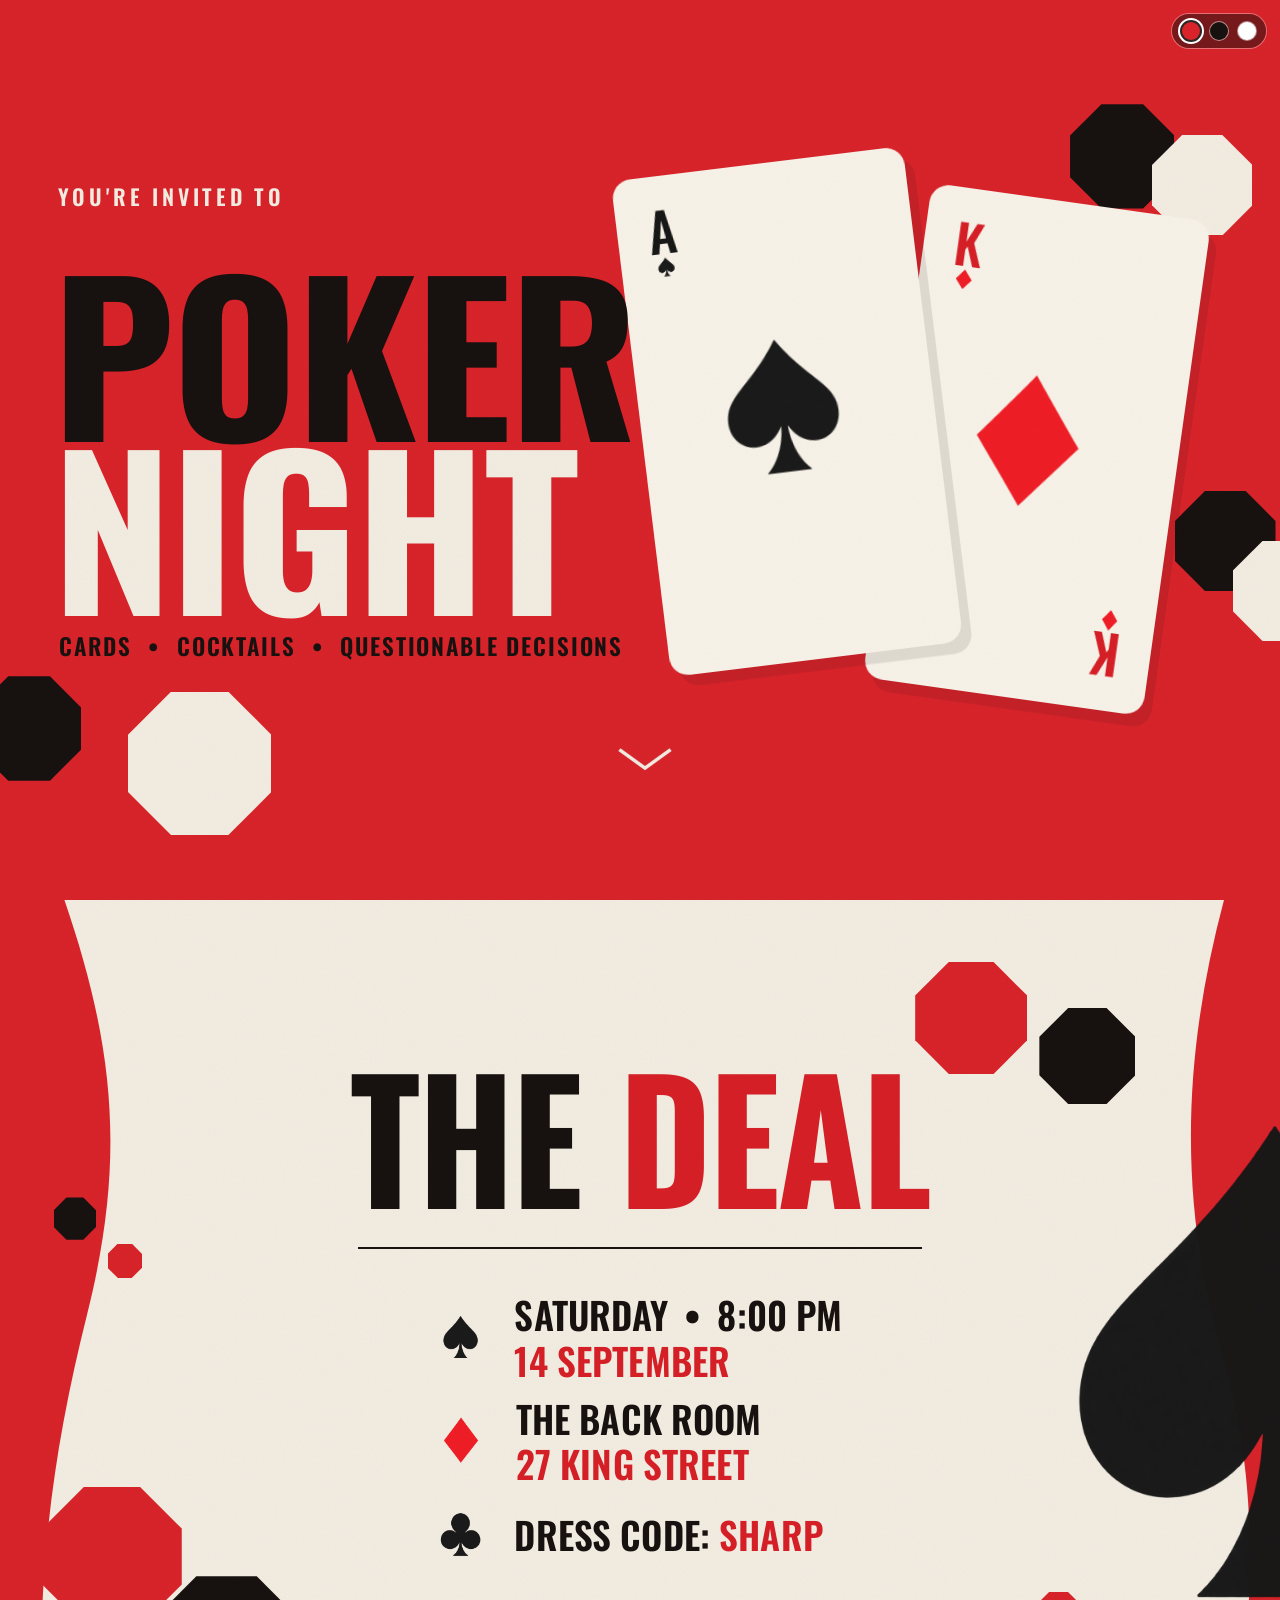
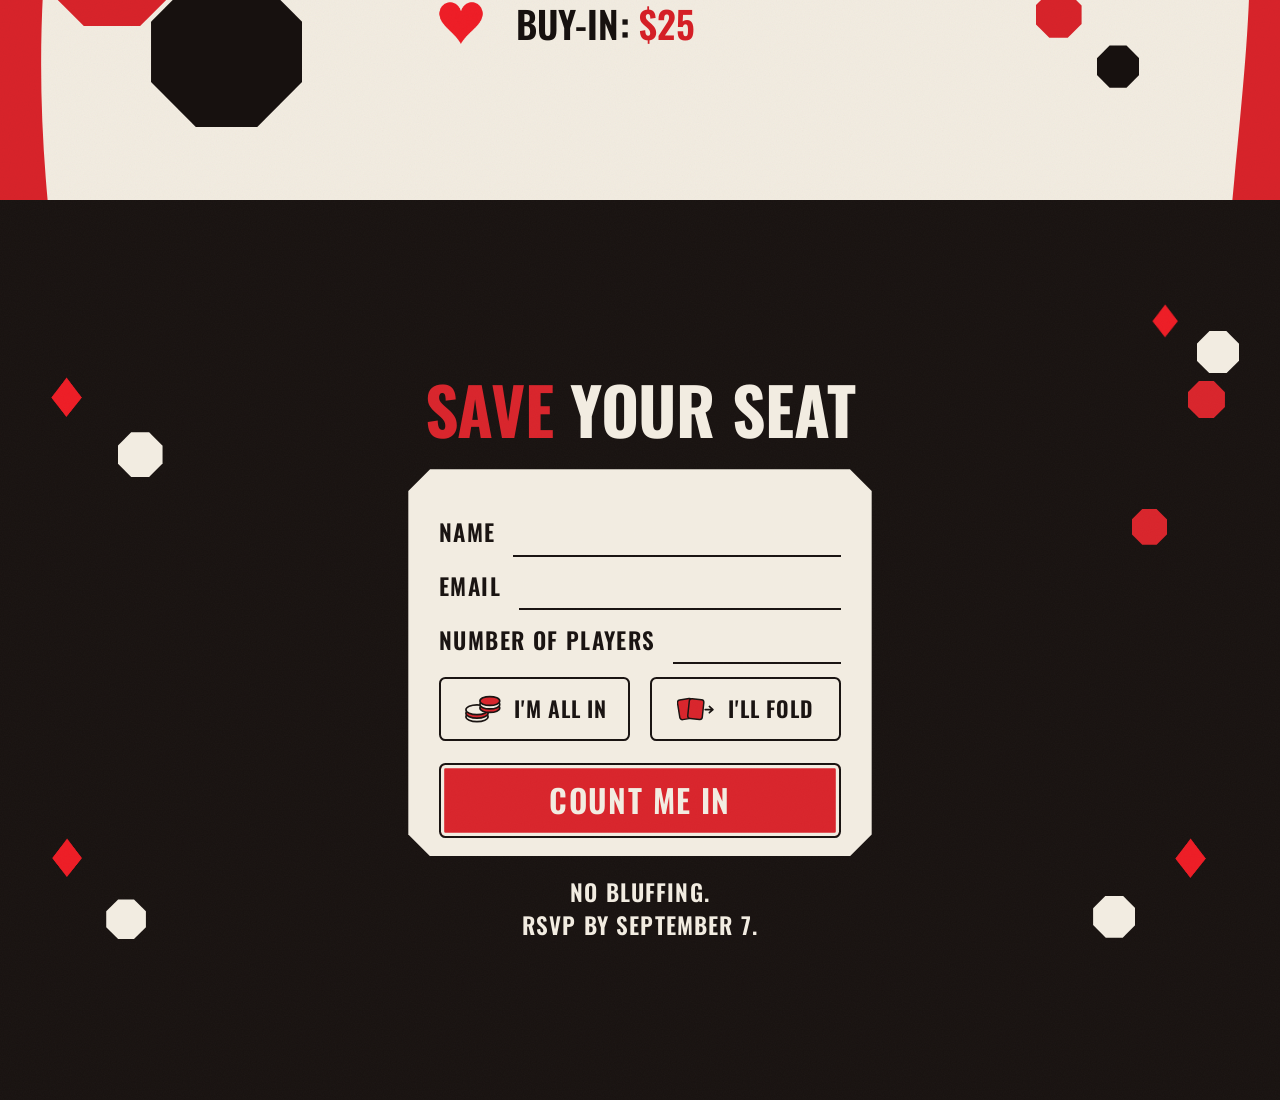
==== commit 5273306c: "update(color change)" ====
--- a/index.html
+++ b/index.html
@@ -8,8 +8,28 @@
 <link rel="preconnect" href="https://fonts.gstatic.com" crossorigin />
 <link href="https://fonts.googleapis.com/css2?family=Oswald:wght@400;500;600;700&display=swap" rel="stylesheet" />
 <link rel="stylesheet" href="styles.css" />
+<link rel="stylesheet" href="styles-black.css" data-theme="black" disabled />
+<link rel="stylesheet" href="styles-white.css" data-theme="white" disabled />
+<script>
+/* Applied before first paint so a remembered theme never flashes red. */
+(function () {
+  var saved;
+  try { saved = localStorage.getItem("poker-theme"); } catch (e) {}
+  var theme = saved || "red";
+  document.querySelectorAll("link[data-theme]").forEach(function (link) {
+    link.disabled = link.dataset.theme !== theme;
+  });
+  document.documentElement.dataset.theme = theme;
+})();
+</script>
 </head>
 <body>
+
+<div class="theme-switch" role="radiogroup" aria-label="Colour theme">
+  <button class="theme-switch__swatch theme-switch__swatch--red"   type="button" role="radio" aria-checked="true"  data-theme="red"   aria-label="Red theme"></button>
+  <button class="theme-switch__swatch theme-switch__swatch--black" type="button" role="radio" aria-checked="false" data-theme="black" aria-label="Black theme"></button>
+  <button class="theme-switch__swatch theme-switch__swatch--white" type="button" role="radio" aria-checked="false" data-theme="white" aria-label="White theme"></button>
+</div>
 
 <main class="spread">
 
--- a/styles.css
+++ b/styles.css
@@ -20,6 +20,15 @@
 
 * { box-sizing: border-box; }
 
+/* One screenful. svh is the height with the mobile browser's UI
+   showing; dvh tracks the viewport as that UI retracts, so a
+   section keeps filling the screen instead of letting the next
+   one peek in at the bottom. svh stays as the fallback. */
+:root { --vph: 100svh; }
+@supports (height: 100dvh) {
+  :root { --vph: 100dvh; }
+}
+
 html { -webkit-text-size-adjust: 100%; }
 
 html {
@@ -37,6 +46,50 @@
 
 img { max-width: 100%; display: block; }
 
+/* ---------- theme switcher ---------- */
+
+/* Deliberately uses literal colours rather than tokens: the control
+   has to stay legible on every theme, so no theme sheet touches it. */
+.theme-switch {
+  position: fixed;
+  top: 14px;
+  right: 14px;
+  z-index: 100;
+  display: flex;
+  gap: 10px;
+  padding: 8px 10px;
+  border-radius: 999px;
+  background: rgba(20, 16, 14, .5);
+  box-shadow: 0 0 0 1px rgba(255, 255, 255, .35);
+  backdrop-filter: blur(8px);
+  -webkit-backdrop-filter: blur(8px);
+}
+
+.theme-switch__swatch {
+  width: 18px;
+  height: 18px;
+  padding: 0;
+  border: 0;
+  border-radius: 50%;
+  cursor: pointer;
+  box-shadow: 0 0 0 1px rgba(255, 255, 255, .5);
+  transition: transform .15s ease, box-shadow .15s ease;
+}
+.theme-switch__swatch:hover      { transform: scale(1.14); }
+/* a dark gap before the white ring, so the ring stays readable
+   even on the white swatch */
+.theme-switch__swatch.is-active {
+  box-shadow: 0 0 0 2px rgba(20, 16, 14, .9), 0 0 0 4px #fff;
+}
+.theme-switch__swatch:focus-visible {
+  outline: 2px solid #fff;
+  outline-offset: 2px;
+}
+
+.theme-switch__swatch--red   { background: #d8232a; }
+.theme-switch__swatch--black { background: #17110f; }
+.theme-switch__swatch--white { background: #ffffff; }
+
 /* ---------- layout — one continuous scrolling page ---------- */
 
 .spread {
@@ -47,7 +100,7 @@
 .panel {
   position: relative;
   width: 100%;
-  min-height: 100svh;
+  min-height: var(--vph);
   display: flex;
   justify-content: center;
   align-items: center;
@@ -62,14 +115,14 @@
 .panel__stage {
   container-type: inline-size;
   position: relative;
-  height: 100svh;
-  max-height: 100svh;
-  width: min(100%, calc(100svh * 886 / 1772));
+  height: var(--vph);
+  max-height: var(--vph);
+  width: min(100%, calc(var(--vph) * 886 / 1772));
   aspect-ratio: 886 / 1772;
   flex: 0 0 auto;
 }
-.panel--cream .panel__stage { width: min(100%, calc(100svh * 457 / 1043)); aspect-ratio: 457 / 1043; }
-.panel--black .panel__stage { width: min(100%, calc(100svh * 471 / 1043)); aspect-ratio: 471 / 1043; }
+.panel--cream .panel__stage { width: min(100%, calc(var(--vph) * 457 / 1043)); aspect-ratio: 457 / 1043; }
+.panel--black .panel__stage { width: min(100%, calc(var(--vph) * 471 / 1043)); aspect-ratio: 471 / 1043; }
 
 /* paper grain over every panel */
 .panel::after {
@@ -647,7 +700,7 @@
 @media (min-width: 700px) and (max-width: 1099px) and (orientation: landscape) {
 
   .panel--red .panel__stage {
-    width: min(100%, calc(100svh * 4 / 3));
+    width: min(100%, calc(var(--vph) * 4 / 3));
     height: auto;
     max-height: none;
     aspect-ratio: 4 / 3;
@@ -747,7 +800,7 @@
 @media (min-width: 1100px) {
 
   .panel--red .panel__stage {
-    width: min(100%, calc(100svh * 1656 / 944));
+    width: min(100%, calc(var(--vph) * 1656 / 944));
     height: auto;
     max-height: none;
     aspect-ratio: 1656 / 944;
@@ -937,7 +990,7 @@
 @media (min-width: 1100px), (min-width: 700px) and (orientation: landscape) {
 
   .panel--cream .panel__stage {
-    width: min(100%, calc(100svh * 1657 / 944));
+    width: min(100%, calc(var(--vph) * 1657 / 944));
     height: auto;
     max-height: none;
     aspect-ratio: 1657 / 944;
@@ -951,7 +1004,7 @@
     top: 50%;
     left: 50%;
     width: 100vw;
-    height: 100svh;
+    height: var(--vph);
     transform: translate(-50%, -50%);
   }
 
@@ -1151,7 +1204,7 @@
 @media (min-width: 1100px), (min-width: 700px) and (orientation: landscape) {
 
   .panel--black .panel__stage {
-    width: min(100%, calc(100svh * 1657 / 944));
+    width: min(100%, calc(var(--vph) * 1657 / 944));
     height: auto;
     max-height: none;
     aspect-ratio: 1657 / 944;
--- a/styles-black.css
+++ b/styles-black.css
@@ -0,0 +1,156 @@
+/* ============================================================
+   POKER NIGHT — BLACK EDITION
+   A colour-only theme layered on top of styles.css. Every rule
+   here overrides a colour; not one line touches layout, so the
+   two editions can never drift apart.
+
+   Load order matters:
+     <link href="styles.css">        layout + type
+     <link href="styles-black.css">  this file
+
+   Black becomes the field colour and cream stays the paper.
+   Red is no longer a field colour, but it survives as the accent:
+   the suits, and the type that was red in the original edition.
+   Graphite fills the gap left behind — chips, and the headline
+   words that would otherwise be black on black.
+   ============================================================ */
+
+:root {
+  /* the accent tokens keep their names, but no longer carry red */
+  --red:      #4f4842;   /* accent shapes: chips, marks           */
+  --red-ink:  #d61f26;   /* accent type — red, as in the original */
+  --red-pale: #322b27;   /* the lifted "selected" wash            */
+
+  --graphite-lt: #9a9089; /* accent type on a black ground        */
+  --chip-mid:    #6b625b; /* chips that need to read on black     */
+
+  --suit-red: #ef1b24;   /* matches the colour baked into the PNGs */
+}
+
+/* ---------- fields ---------- */
+
+.panel--red   { background: var(--black); }   /* the hero turns black   */
+.panel--cream { background: var(--black); }   /* the ribbon's edges     */
+.panel--black { background: var(--cream); }   /* the RSVP field flips   */
+
+/* the grain sits differently on light and dark grounds */
+.panel--red::after   { mix-blend-mode: screen;   opacity: .07; }
+.panel--cream::after { mix-blend-mode: multiply; opacity: .13; }
+.panel--black::after { mix-blend-mode: multiply; opacity: .13; }
+
+/* ---------- the suit artwork ---------- */
+
+/* Diamonds and hearts keep the colour baked into the PNGs
+   (#ef1b24); spades and clubs are already black, and are only
+   passed through grayscale to strip any stray warmth. */
+img[src$="spade-solid.png"],
+img[src$="club-solid.png"] {
+  filter: grayscale(1);
+}
+img[src$="diamond-solid.png"],
+img[src$="heart-solid.png"] {
+  filter: none;
+}
+
+/* a red rank belongs with a red pip, as on a real card */
+.card__rank--red { color: var(--suit-red); }
+
+/* ============================================================
+   PANEL 1 — the hero, now black
+   ============================================================ */
+
+/* POKER can no longer be black on black */
+.title__line--dark  { color: var(--graphite-lt); }
+.title__line--light { color: var(--cream); }
+.tagline            { color: var(--graphite-lt); }
+
+/* black chips would vanish into the field */
+.panel--red .chip--black { background: var(--chip-mid); }
+.panel--red .chip--red   { background: var(--chip-mid); }
+/* the tablet layout pairs each black chip with a red one; here the
+   pair stays graphite + cream instead */
+.panel--red .chip--cream { background: var(--cream); }
+
+/* ============================================================
+   PANEL 2 — cream ribbon, black edges
+   ============================================================ */
+
+/* a cream chip on the cream ribbon would be invisible */
+.panel--cream .chip--cream { background: var(--chip-mid); }
+
+/* the spade is black, so it is nudged clear of the black edge */
+.deco-spade { right: -14cqw; }
+
+/* ============================================================
+   PANEL 3 — cream field, black card
+   ============================================================ */
+
+.rsvp-title { color: var(--black); }
+/* the base sheet colours this word with --red (a shape token),
+   so it needs pointing at the accent-type token by hand */
+.rsvp-title span { color: var(--red-ink); }
+
+.form { background: var(--black); }
+
+.field__label { color: var(--cream); }
+.field__input {
+  color: var(--cream);
+  border-bottom-color: var(--cream);
+}
+.field__input:focus-visible          { border-bottom-color: var(--graphite-lt); }
+.field__input[aria-invalid="true"]   { border-bottom-color: var(--red-ink); }
+
+.choice {
+  border-color: var(--cream);
+  color: var(--cream);
+}
+.choice__icon .s-c { fill: var(--cream);    stroke: var(--black); }
+.choice__icon .s-r { fill: var(--chip-mid); stroke: var(--black); }
+.choice__icon .f-r { fill: var(--chip-mid); stroke: var(--black); }
+.choice__icon .f-a { stroke: var(--cream); }
+
+.choice[data-value="all-in"].is-active {
+  background: var(--red-pale);
+  border-color: var(--cream);
+}
+
+/* the cream CTA is the brightest thing on the card */
+.submit {
+  background: var(--cream);
+  border-color: var(--cream);
+  box-shadow: inset 0 0 0 .55cqw var(--black);
+  color: var(--black);
+}
+.submit::after {
+  background: linear-gradient(100deg,
+    transparent 0%,
+    rgba(0, 0, 0, .16) 45%,
+    transparent 90%);
+}
+
+.footnote   { color: var(--black); }
+.form__note { color: var(--black); }
+.form__note.is-error { color: var(--red-ink); font-weight: 700; }
+
+/* chips on what is now a cream field */
+.panel--black .chip--cream { background: var(--black); }
+.panel--black .chip--red   { background: var(--chip-mid); }
+
+/* ============================================================
+   WIDE-SCREEN COLOUR CORRECTIONS
+   The landscape sheet sets chip colours inline with position,
+   so those need answering at the same breakpoint.
+   ============================================================ */
+
+@media (min-width: 1100px), (min-width: 700px) and (orientation: landscape) {
+
+  /* panel 2 — the two chips sitting on the black left edge */
+  .panel--cream .p2-chip-a { background: var(--chip-mid); }
+  .panel--cream .p2-chip-c { background: var(--cream); }
+  .panel--cream .p2-chip-d { background: var(--chip-mid); }
+  .panel--cream .p2-chip-e { background: var(--cream); }
+  .panel--cream .p2-chip-g { background: var(--chip-mid); }
+
+  /* panel 3 — the CTA's inset ring reverses with the button */
+  .panel--black .submit { box-shadow: inset 0 0 0 .25cqw var(--black); }
+}
--- a/styles-white.css
+++ b/styles-white.css
@@ -0,0 +1,53 @@
+/* ============================================================
+   POKER NIGHT — WHITE EDITION
+   A colour-only theme layered on top of styles.css. Every rule
+   here overrides a colour; not one line touches layout, so all
+   three editions stay in step.
+
+   Load order matters:
+     <link href="styles.css">        layout + type
+     <link href="styles-white.css">  this file
+
+   White becomes the dominant ground: the hero turns white, the
+   paper the ribbon and cards are printed on turns white, and the
+   RSVP card turns white on its black field. Red and black stay
+   on as the accents they always were.
+   ============================================================ */
+
+:root {
+  --cream:      #ffffff;   /* the paper, everywhere it appears */
+  --cream-pure: #ffffff;   /* card faces                       */
+  --page:       #ededea;   /* the ground behind the sections   */
+}
+
+/* ============================================================
+   PANEL 1 — the hero, now white
+   ============================================================ */
+
+.panel--red { background: var(--cream); }
+
+/* the grain reads as a light tint rather than a dark one */
+.panel--red::after { opacity: .10; }
+
+/* type that used to sit on red now sits on white */
+.eyebrow            { color: var(--black); }
+.title__line--dark  { color: var(--black); }
+.title__line--light { color: var(--red); }
+.tagline            { color: var(--black); }
+.scroll-cue path    { stroke: var(--black); }
+
+/* A white card on a white ground has no silhouette, so it is
+   given a hairline. The width is in cqw, so it scales with the
+   artboard at every breakpoint. */
+.panel--red .card { border: .3cqw solid var(--black); }
+
+/* ============================================================
+   CHIPS
+   Cream chips are invisible on white, so on the white grounds
+   each pair becomes black + red instead.
+   ============================================================ */
+
+.panel--red   .chip--cream { background: var(--red); }
+.panel--cream .chip--cream { background: var(--red); }
+
+/* Panel 3 keeps its black field, so its chips stay white. */
